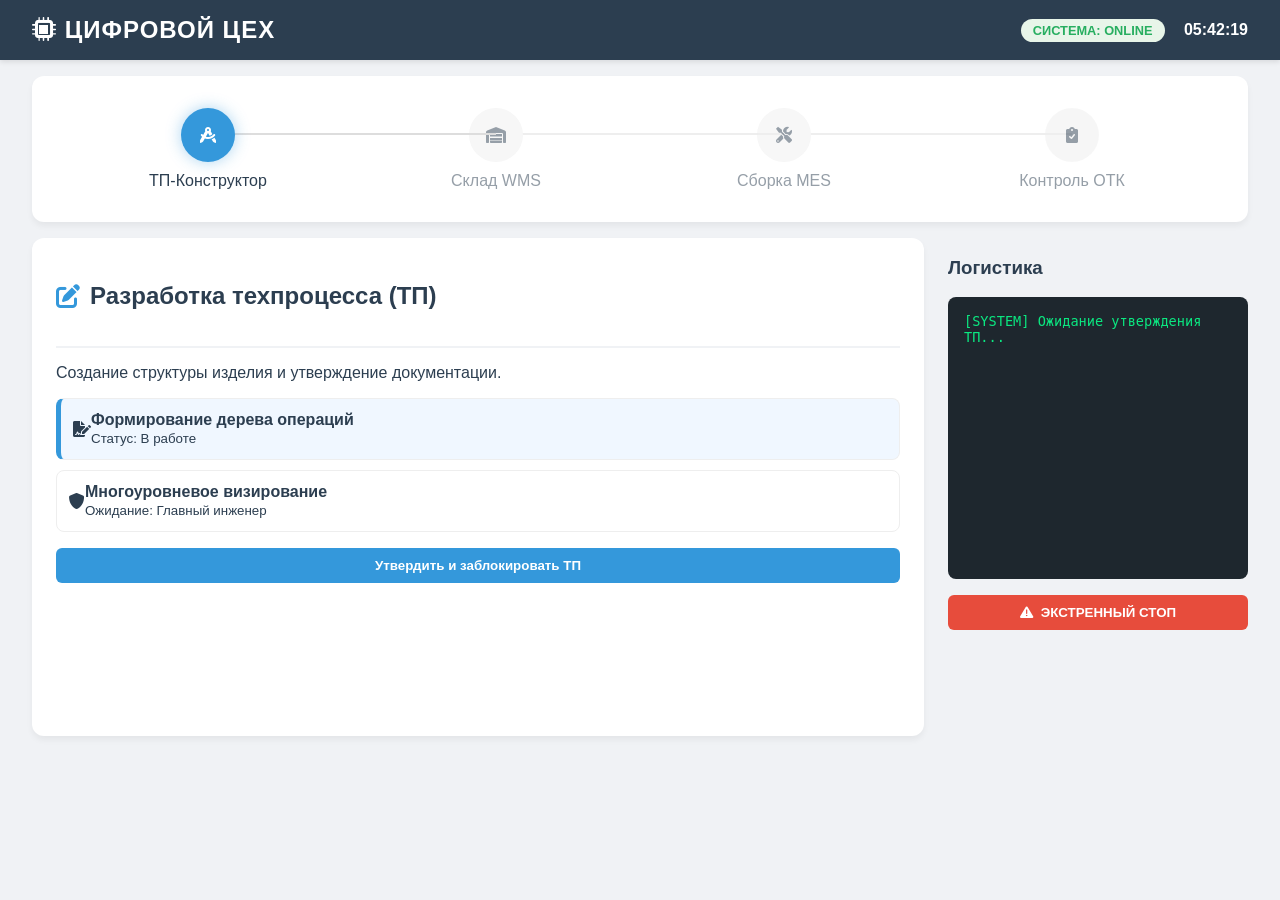
==== app/templates/index.html @ 13c21411 "Initial commit" ====
<!DOCTYPE html>
<html lang="ru">
<head>
    <meta charset="UTF-8">
    <meta name="viewport" content="width=device-width, initial-scale=1.0">
    <title>Единый Производственный Комплекс «ЦИФРОВОЙ ЦЕХ»</title>
    <link href="https://cdnjs.cloudflare.com/ajax/libs/font-awesome/6.0.0/css/all.min.css" rel="stylesheet">
    <style>
        :root {
            --primary: #2c3e50;
            --secondary: #34495e;
            --accent: #3498db;
            --success: #27ae60;
            --warning: #f39c12;
            --danger: #e74c3c;
            --light: #ecf0f1;
            --dark: #2c3e50;
        }

        body {
            font-family: 'Segoe UI', Roboto, Helvetica, Arial, sans-serif;
            background-color: #f0f2f5;
            margin: 0;
            color: var(--dark);
            overflow-x: hidden;
        }

        .navbar {
            background-color: var(--primary);
            color: white;
            padding: 1rem 2rem;
            display: flex;
            justify-content: space-between;
            align-items: center;
            box-shadow: 0 2px 5px rgba(0,0,0,0.1);
        }

        .navbar h1 {
            margin: 0;
            font-size: 1.5rem;
            letter-spacing: 1px;
        }

        .pipeline-stepper {
            display: flex;
            justify-content: space-around;
            padding: 2rem;
            background: white;
            margin: 1rem 2rem;
            border-radius: 12px;
            box-shadow: 0 4px 6px rgba(0,0,0,0.05);
        }

        .step {
            text-align: center;
            flex: 1;
            position: relative;
            cursor: pointer;
            transition: opacity 0.3s;
        }

        .step:not(.active):not(.completed) {
            opacity: 0.5;
            cursor: not-allowed;
        }

        .step:not(:last-child)::after {
            content: '';
            position: absolute;
            top: 25px;
            right: -50%;
            width: 100%;
            height: 2px;
            background: #ddd;
            z-index: 1;
        }

        .step.completed:not(:last-child)::after {
            background: var(--success);
        }

        .step-icon {
            width: 50px;
            height: 50px;
            border-radius: 50%;
            background: #eee;
            display: flex;
            align-items: center;
            justify-content: center;
            margin: 0 auto 10px;
            position: relative;
            z-index: 2;
            transition: all 0.3s;
            border: 2px solid transparent;
        }

        .step.active .step-icon {
            background: var(--accent);
            color: white;
            box-shadow: 0 0 15px rgba(52, 152, 219, 0.4);
        }

        .step.completed .step-icon {
            background: var(--success);
            color: white;
        }

        .main-grid {
            display: grid;
            grid-template-columns: 1fr 300px;
            gap: 1.5rem;
            padding: 0 2rem 2rem;
        }

        .module-card {
            background: white;
            border-radius: 12px;
            padding: 1.5rem;
            box-shadow: 0 4px 6px rgba(0,0,0,0.05);
            min-height: 450px;
            display: none; /* Скрываем по умолчанию */
        }

        .module-card.active {
            display: block;
            animation: fadeIn 0.5s;
        }

        @keyframes fadeIn {
            from { opacity: 0; transform: translateY(10px); }
            to { opacity: 1; transform: translateY(0); }
        }

        .module-header {
            display: flex;
            align-items: center;
            border-bottom: 2px solid #f0f2f5;
            padding-bottom: 1rem;
            margin-bottom: 1rem;
        }

        .module-header i {
            font-size: 1.5rem;
            margin-right: 10px;
            color: var(--accent);
        }

        .status-badge {
            padding: 4px 12px;
            border-radius: 20px;
            font-size: 0.8rem;
            font-weight: bold;
            text-transform: uppercase;
        }

        .status-online { background: #e8f5e9; color: var(--success); }
        .status-offline { background: #ffebee; color: var(--danger); }

        .tech-process-list {
            list-style: none;
            padding: 0;
        }

        .process-item {
            padding: 12px;
            border: 1px solid #eee;
            border-radius: 8px;
            margin-bottom: 10px;
            display: flex;
            align-items: center;
            transition: background 0.2s;
        }

        .process-item.done { background: #f0fff4; border-color: #c6f6d5; }
        .process-item.current { border-left: 5px solid var(--accent); background: #f0f7ff; }

        .btn {
            padding: 10px 20px;
            border-radius: 6px;
            border: none;
            cursor: pointer;
            font-weight: 600;
            transition: all 0.2s;
            width: 100%;
            margin-bottom: 10px;
            display: flex;
            align-items: center;
            justify-content: center;
            gap: 8px;
        }

        .btn-primary { background: var(--accent); color: white; }
        .btn-success { background: var(--success); color: white; }
        .btn-danger { background: var(--danger); color: white; }
        .btn:disabled { opacity: 0.5; cursor: not-allowed; }

        .log-container {
            background: #1e272e;
            color: #0be881;
            padding: 1rem;
            border-radius: 8px;
            font-family: 'Consolas', monospace;
            font-size: 0.85rem;
            height: 250px;
            overflow-y: auto;
        }

        .progress-container {
            margin-top: 1rem;
            background: #f8f9fa;
            padding: 1rem;
            border-radius: 8px;
        }

        .progress-bar {
            height: 10px;
            background: #ddd;
            border-radius: 5px;
            overflow: hidden;
            margin-top: 5px;
        }

        .progress-fill {
            height: 100%;
            background: var(--accent);
            width: 0%;
            transition: width 0.5s ease;
        }
    </style>
</head>
<body>
    <div class="navbar">
        <h1><i class="fas fa-microchip"></i> ЦИФРОВОЙ ЦЕХ</h1>
        <div>
            <span id="system-status" class="status-badge status-online">Система: Online</span>
            <span id="clock" style="margin-left: 15px; font-weight: bold;">00:00:00</span>
        </div>
    </div>

    <div class="pipeline-stepper" id="stepper">
        <div class="step active" id="step-1" onclick="window.location.href='{{ url_for('tp_constructor') }}'">
            <div class="step-icon"><i class="fas fa-drafting-compass"></i></div>
            <div>ТП-Конструктор</div>
        </div>
        <div class="step" id="step-2">
            <div class="step-icon"><i class="fas fa-warehouse"></i></div>
            <div>Склад WMS</div>
        </div>
        <div class="step" id="step-3">
            <div class="step-icon"><i class="fas fa-tools"></i></div>
            <div>Сборка MES</div>
        </div>
        <div class="step" id="step-4">
            <div class="step-icon"><i class="fas fa-clipboard-check"></i></div>
            <div>Контроль ОТК</div>
        </div>
    </div>

    <div class="main-grid">
        <div class="content-area">
            <!-- ЭТАП 1: ТП-Конструктор -->
            <div id="module-1" class="module-card active">
                <div class="module-header">
                    <i class="fas fa-edit"></i>
                    <h2>Разработка техпроцесса (ТП)</h2>
                </div>
                <p>Создание структуры изделия и утверждение документации.</p>
                <ul class="tech-process-list">
                    <li class="process-item current" id="tp-item-1">
                        <i class="fas fa-file-signature"></i>
                        <div><strong>Формирование дерева операций</strong><br><small>Статус: В работе</small></div>
                    </li>
                    <li class="process-item" id="tp-item-2">
                        <i class="fas fa-shield-alt"></i>
                        <div><strong>Многоуровневое визирование</strong><br><small>Ожидание: Главный инженер</small></div>
                    </li>
                </ul>
                <button class="btn btn-primary" id="btn-approve-tp" onclick="approveTP()">Утвердить и заблокировать ТП</button>
            </div>

            <!-- ЭТАП 2: Склад WMS -->
            <div id="module-2" class="module-card">
                <div class="module-header">
                    <i class="fas fa-boxes-stacked"></i>
                    <h2>Комплектация заказа (WMS)</h2>
                </div>
                <div style="display: flex; gap: 20px;">
                    <div style="flex: 1;">
                        <ul class="tech-process-list" id="bom-list">
                            <li class="process-item" id="bom-1"><i class="fas fa-box"></i> <div>Корпус 100-A</div></li>
                            <li class="process-item" id="bom-2"><i class="fas fa-box"></i> <div>Плата 200-B</div></li>
                        </ul>
                    </div>
                    <div style="width: 250px; text-align: center;">
                        <div style="background: #eee; padding: 20px; border-radius: 8px; margin-bottom: 10px;">
                            <i class="fas fa-qrcode fa-4x"></i>
                        </div>
                        <button class="btn btn-primary" onclick="scanComponent()">Сканировать деталь</button>
                    </div>
                </div>
            </div>

            <!-- ЭТАП 3: Сборка MES -->
            <div id="module-3" class="module-card">
                <div class="module-header">
                    <i class="fas fa-industry"></i>
                    <h2>Сборочная линия (MES)</h2>
                </div>
                <div class="progress-container">
                    <span>Прогресс сборки: <strong id="mes-percent">0%</strong></span>
                    <div class="progress-bar"><div id="mes-fill" class="progress-fill"></div></div>
                </div>
                <div style="margin-top: 20px;">
                    <button class="btn btn-success" onclick="startAssembly()">Начать операцию</button>
                    <button class="btn btn-warning" onclick="reportIssue()">Сообщить об отклонении (NC)</button>
                </div>
            </div>

            <!-- ЭТАП 4: Контроль ОТК -->
            <div id="module-4" class="module-card">
                <div class="module-header">
                    <i class="fas fa-certificate"></i>
                    <h2>Выпуск и Контроль ОТК</h2>
                </div>
                <div style="text-align: center; padding: 2rem;">
                    <i class="fas fa-award fa-5x" style="color: var(--success); margin-bottom: 1rem;"></i>
                    <h3>Изделие прошло проверку</h3>
                    <button class="btn btn-primary" onclick="resetSystem()">Новый цикл производства</button>
                </div>
            </div>
        </div>

        <div class="sidebar">
            <div class="sidebar-card" style="margin-bottom: 1rem;">
                <h3>Логистика</h3>
                <div class="log-container" id="event-log">
                    [SYSTEM] Ожидание утверждения ТП...<br>
                </div>
            </div>
            <button class="btn btn-danger" onclick="emergencyStop()"><i class="fas fa-exclamation-triangle"></i> ЭКСТРЕННЫЙ СТОП</button>
        </div>
    </div>

    <script>
        let currentStep = 1;
        let scannedCount = 0;
        let assemblyProgress = 0;

        function updateClock() {
            document.getElementById('clock').textContent = new Date().toTimeString().split(' ')[0];
        }
        setInterval(updateClock, 1000);

        function addLog(msg) {
            const log = document.getElementById('event-log');
            const time = new Date().toTimeString().split(' ')[0];
            log.innerHTML += `[${time}] ${msg}<br>`;
            log.scrollTop = log.scrollHeight;
        }

        function switchModule(step) {
            document.querySelectorAll('.module-card').forEach(m => m.classList.remove('active'));
            document.getElementById(`module-${step}`).classList.add('active');
            
            document.querySelectorAll('.step').forEach((s, idx) => {
                if (idx + 1 < step) s.className = 'step completed';
                else if (idx + 1 === step) s.className = 'step active';
                else s.className = 'step';
            });
            currentStep = step;
        }

        // Логика Этапа 1
        function approveTP() {
            addLog("ТП утвержден. Криптографический хеш: 0x8f...2a");
            document.getElementById('tp-item-1').className = 'process-item done';
            document.getElementById('tp-item-2').className = 'process-item done';
            setTimeout(() => {
                addLog("Данные BOM переданы в модуль WMS.");
                switchModule(2);
            }, 1000);
        }

        // Логика Этапа 2
        function scanComponent() {
            scannedCount++;
            if (scannedCount <= 2) {
                document.getElementById(`bom-${scannedCount}`).className = 'process-item done';
                addLog(`Деталь ${scannedCount} провалидирована (ячейка + QR).`);
            }
            if (scannedCount === 2) {
                setTimeout(() => {
                    addLog("Комплект готов к запуску. Передача в MES.");
                    switchModule(3);
                }, 1000);
            }
        }

        // Логика Этапа 3
        function startAssembly() {
            if (assemblyProgress >= 100) return;
            addLog("Запуск сборочной операции...");
            const interval = setInterval(() => {
                assemblyProgress += 10;
                document.getElementById('mes-fill').style.width = assemblyProgress + '%';
                document.getElementById('mes-percent').textContent = assemblyProgress + '%';
                if (assemblyProgress >= 100) {
                    clearInterval(interval);
                    addLog("Сборка завершена. Ожидание контролера ОТК.");
                    setTimeout(() => switchModule(4), 1500);
                }
            }, 300);
        }

        function emergencyStop() {
            document.getElementById('system-status').className = 'status-badge status-offline';
            document.getElementById('system-status').textContent = 'System: HALTED';
            addLog("!!! ЭКСТРЕННАЯ ОСТАНОВКА ВЫЗВАНА ОПЕРАТОРОМ !!!");
            alert("ВНИМАНИЕ: Производство остановлено. Все механизмы заблокированы.");
        }

        function resetSystem() {
            location.reload();
        }

        function reportIssue() {
            addLog("ВНИМАНИЕ: Создана карточка несоответствия (NC).");
            alert("Инцидент зафиксирован. Ожидайте решения технолога.");
        }
    </script>
</body>
</html>
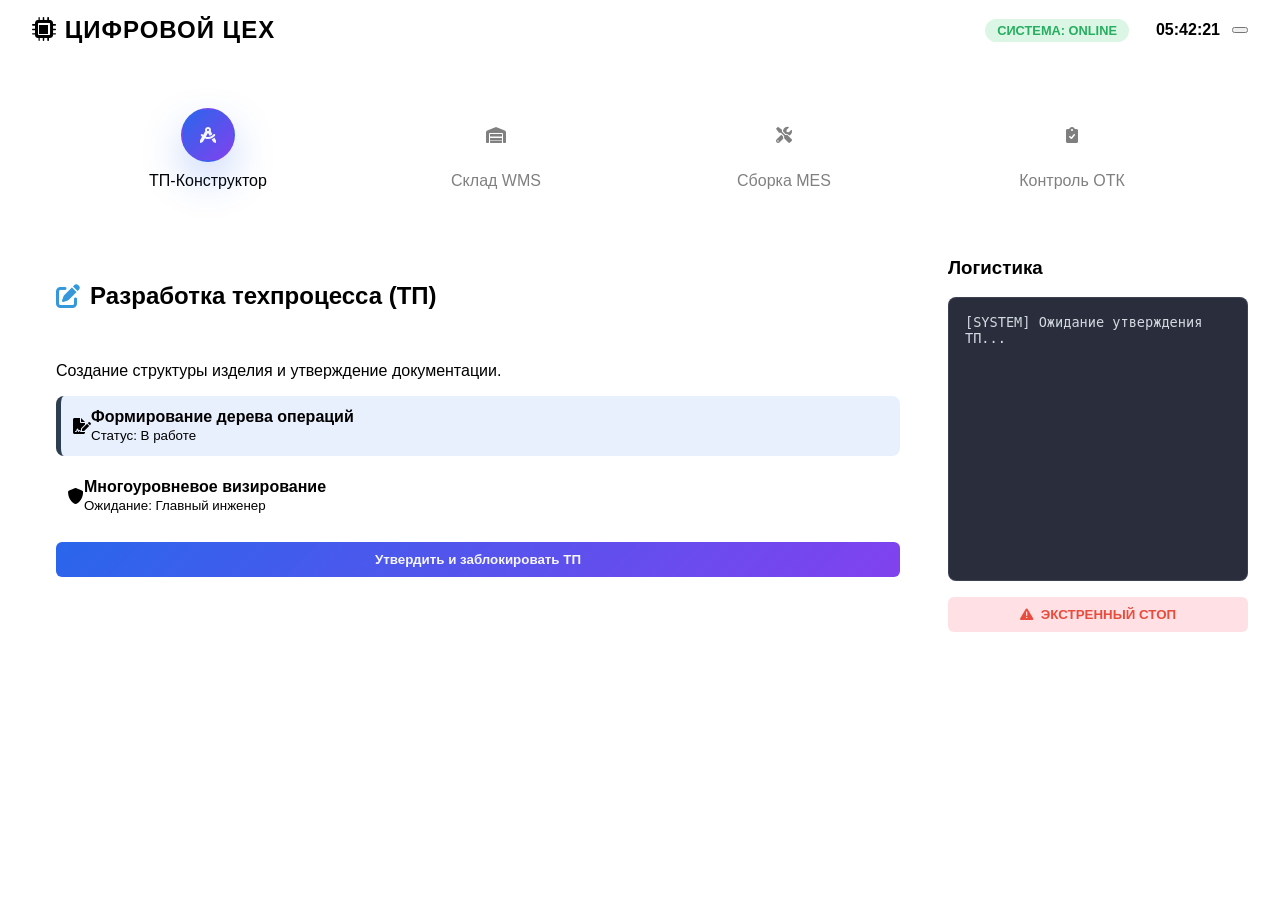
==== commit aaa2b855: "feat: Создать Code Wiki для репозитория Co-authored-by: traeagent <traeagent@users.noreply.github.co" ====
--- a/app/templates/index.html
+++ b/app/templates/index.html
@@ -5,6 +5,16 @@
     <meta name="viewport" content="width=device-width, initial-scale=1.0">
     <title>Единый Производственный Комплекс «ЦИФРОВОЙ ЦЕХ»</title>
     <link href="https://cdnjs.cloudflare.com/ajax/libs/font-awesome/6.0.0/css/all.min.css" rel="stylesheet">
+    <script>
+        (function () {
+            const stored = localStorage.getItem('theme');
+            const systemDark = window.matchMedia && window.matchMedia('(prefers-color-scheme: dark)').matches;
+            const theme = stored || (systemDark ? 'dark' : 'light');
+            document.documentElement.setAttribute('data-theme', theme);
+        })();
+    </script>
+    <link rel="stylesheet" href="/static/ui.css">
+    <script defer src="/static/ui.js"></script>
     <style>
         :root {
             --primary: #2c3e50;
@@ -19,20 +29,25 @@
 
         body {
             font-family: 'Segoe UI', Roboto, Helvetica, Arial, sans-serif;
-            background-color: #f0f2f5;
+            background: var(--bg-accent);
             margin: 0;
-            color: var(--dark);
+            color: var(--text);
             overflow-x: hidden;
         }
 
         .navbar {
-            background-color: var(--primary);
-            color: white;
+            position: sticky;
+            top: 0;
+            z-index: 20;
+            background: linear-gradient(180deg, var(--surface-2), var(--surface));
+            border-bottom: 1px solid var(--border);
+            backdrop-filter: blur(14px);
+            color: var(--text);
             padding: 1rem 2rem;
             display: flex;
             justify-content: space-between;
             align-items: center;
-            box-shadow: 0 2px 5px rgba(0,0,0,0.1);
+            box-shadow: var(--shadow-sm);
         }
 
         .navbar h1 {
@@ -45,10 +60,12 @@
             display: flex;
             justify-content: space-around;
             padding: 2rem;
-            background: white;
+            background: var(--surface);
             margin: 1rem 2rem;
             border-radius: 12px;
-            box-shadow: 0 4px 6px rgba(0,0,0,0.05);
+            box-shadow: var(--shadow-sm);
+            border: 1px solid var(--border);
+            backdrop-filter: blur(16px);
         }
 
         .step {
@@ -71,7 +88,7 @@
             right: -50%;
             width: 100%;
             height: 2px;
-            background: #ddd;
+            background: var(--border);
             z-index: 1;
         }
 
@@ -83,7 +100,7 @@
             width: 50px;
             height: 50px;
             border-radius: 50%;
-            background: #eee;
+            background: var(--chip);
             display: flex;
             align-items: center;
             justify-content: center;
@@ -95,9 +112,9 @@
         }
 
         .step.active .step-icon {
-            background: var(--accent);
-            color: white;
-            box-shadow: 0 0 15px rgba(52, 152, 219, 0.4);
+            background: linear-gradient(135deg, rgba(37, 99, 235, 0.98), rgba(124, 58, 237, 0.96));
+            color: rgba(255,255,255,0.95);
+            box-shadow: 0 18px 40px rgba(37, 99, 235, 0.26);
         }
 
         .step.completed .step-icon {
@@ -113,10 +130,12 @@
         }
 
         .module-card {
-            background: white;
+            background: var(--surface);
             border-radius: 12px;
             padding: 1.5rem;
-            box-shadow: 0 4px 6px rgba(0,0,0,0.05);
+            box-shadow: var(--shadow-sm);
+            border: 1px solid var(--border);
+            backdrop-filter: blur(16px);
             min-height: 450px;
             display: none; /* Скрываем по умолчанию */
         }
@@ -134,7 +153,7 @@
         .module-header {
             display: flex;
             align-items: center;
-            border-bottom: 2px solid #f0f2f5;
+            border-bottom: 1px solid var(--border);
             padding-bottom: 1rem;
             margin-bottom: 1rem;
         }
@@ -151,10 +170,11 @@
             font-size: 0.8rem;
             font-weight: bold;
             text-transform: uppercase;
-        }
-
-        .status-online { background: #e8f5e9; color: var(--success); }
-        .status-offline { background: #ffebee; color: var(--danger); }
+            border: 1px solid var(--border);
+        }
+
+        .status-online { background: rgba(34, 197, 94, 0.16); color: var(--success); }
+        .status-offline { background: rgba(244, 63, 94, 0.16); color: var(--danger); }
 
         .tech-process-list {
             list-style: none;
@@ -163,7 +183,7 @@
 
         .process-item {
             padding: 12px;
-            border: 1px solid #eee;
+            border: 1px solid var(--border);
             border-radius: 8px;
             margin-bottom: 10px;
             display: flex;
@@ -171,13 +191,13 @@
             transition: background 0.2s;
         }
 
-        .process-item.done { background: #f0fff4; border-color: #c6f6d5; }
-        .process-item.current { border-left: 5px solid var(--accent); background: #f0f7ff; }
+        .process-item.done { background: rgba(34, 197, 94, 0.10); border-color: rgba(34, 197, 94, 0.22); }
+        .process-item.current { border-left: 5px solid var(--primary); background: rgba(37, 99, 235, 0.10); }
 
         .btn {
             padding: 10px 20px;
             border-radius: 6px;
-            border: none;
+            border: 1px solid var(--border);
             cursor: pointer;
             font-weight: 600;
             transition: all 0.2s;
@@ -187,16 +207,24 @@
             align-items: center;
             justify-content: center;
             gap: 8px;
-        }
-
-        .btn-primary { background: var(--accent); color: white; }
-        .btn-success { background: var(--success); color: white; }
-        .btn-danger { background: var(--danger); color: white; }
+            background: linear-gradient(180deg, var(--surface-2), var(--surface));
+            color: var(--text);
+            box-shadow: var(--shadow-sm);
+        }
+
+        .btn-primary {
+            border-color: rgba(37, 99, 235, 0.34);
+            background: linear-gradient(135deg, rgba(37, 99, 235, 0.98), rgba(124, 58, 237, 0.96));
+            color: rgba(255, 255, 255, 0.95);
+        }
+        .btn-success { border-color: rgba(34, 197, 94, 0.22); background: rgba(34, 197, 94, 0.16); color: var(--success); }
+        .btn-danger { border-color: rgba(244, 63, 94, 0.22); background: rgba(244, 63, 94, 0.16); color: var(--danger); }
         .btn:disabled { opacity: 0.5; cursor: not-allowed; }
 
         .log-container {
-            background: #1e272e;
-            color: #0be881;
+            background: rgba(2, 6, 23, 0.84);
+            color: rgba(226, 232, 240, 0.92);
+            border: 1px solid rgba(148, 163, 184, 0.18);
             padding: 1rem;
             border-radius: 8px;
             font-family: 'Consolas', monospace;
@@ -207,14 +235,15 @@
 
         .progress-container {
             margin-top: 1rem;
-            background: #f8f9fa;
+            background: rgba(255, 255, 255, 0.03);
+            border: 1px solid var(--border);
             padding: 1rem;
             border-radius: 8px;
         }
 
         .progress-bar {
             height: 10px;
-            background: #ddd;
+            background: rgba(148, 163, 184, 0.18);
             border-radius: 5px;
             overflow: hidden;
             margin-top: 5px;
@@ -222,7 +251,7 @@
 
         .progress-fill {
             height: 100%;
-            background: var(--accent);
+            background: linear-gradient(135deg, rgba(37, 99, 235, 0.98), rgba(124, 58, 237, 0.96));
             width: 0%;
             transition: width 0.5s ease;
         }
@@ -231,9 +260,10 @@
 <body>
     <div class="navbar">
         <h1><i class="fas fa-microchip"></i> ЦИФРОВОЙ ЦЕХ</h1>
-        <div>
+        <div style="display:flex; align-items:center; gap:12px;">
             <span id="system-status" class="status-badge status-online">Система: Online</span>
             <span id="clock" style="margin-left: 15px; font-weight: bold;">00:00:00</span>
+            <button class="ui-btn ui-icon-btn ui-btn-ghost" type="button" data-theme-toggle aria-label="Тема"></button>
         </div>
     </div>
 
@@ -292,7 +322,7 @@
                         </ul>
                     </div>
                     <div style="width: 250px; text-align: center;">
-                        <div style="background: #eee; padding: 20px; border-radius: 8px; margin-bottom: 10px;">
+                        <div style="background: var(--chip); border: 1px solid var(--border); padding: 20px; border-radius: 12px; margin-bottom: 10px;">
                             <i class="fas fa-qrcode fa-4x"></i>
                         </div>
                         <button class="btn btn-primary" onclick="scanComponent()">Сканировать деталь</button>
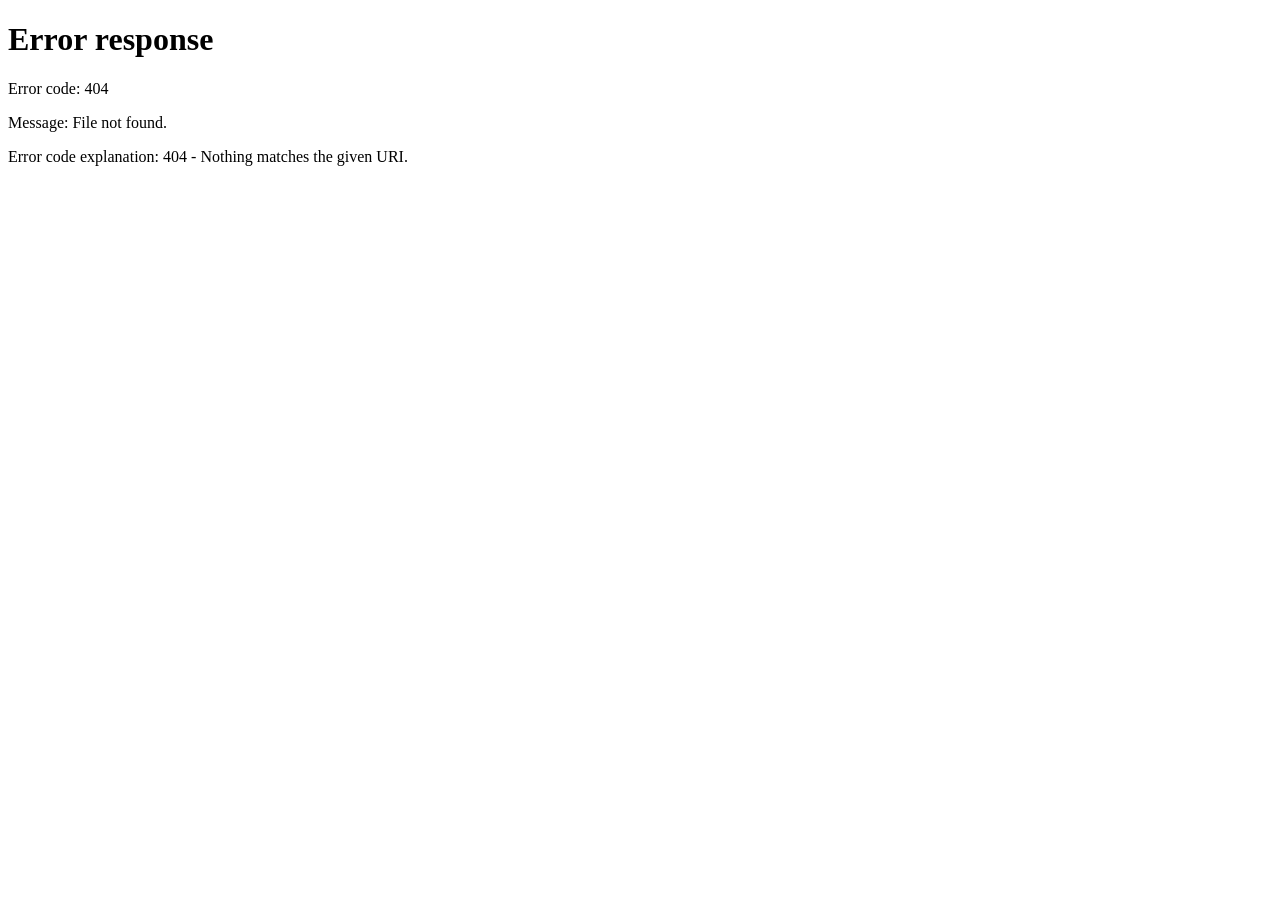
==== commit abebb75d: "fix: redirect root to tp_constructor" ====
--- a/app/templates/index.html
+++ b/app/templates/index.html
@@ -3,6 +3,8 @@
 <head>
     <meta charset="UTF-8">
     <meta name="viewport" content="width=device-width, initial-scale=1.0">
+    <meta http-equiv="refresh" content="0; url=/tp_constructor">
+    <script>window.location.replace('/tp_constructor');</script>
     <title>Единый Производственный Комплекс «ЦИФРОВОЙ ЦЕХ»</title>
     <link href="https://cdnjs.cloudflare.com/ajax/libs/font-awesome/6.0.0/css/all.min.css" rel="stylesheet">
     <script>
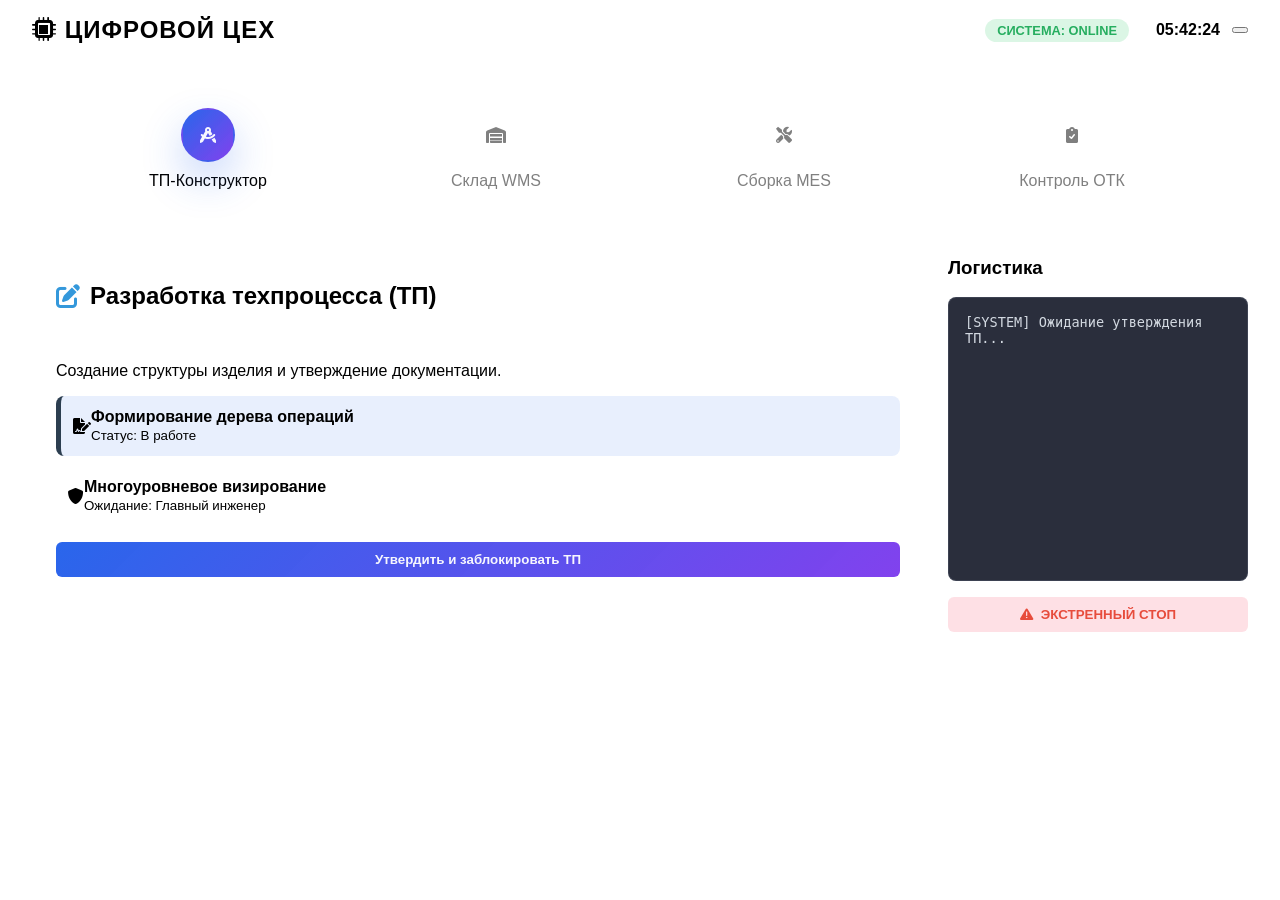
==== commit f47feb32: "chore: replace with avtomat_2" ====
--- a/app/templates/index.html
+++ b/app/templates/index.html
@@ -3,8 +3,6 @@
 <head>
     <meta charset="UTF-8">
     <meta name="viewport" content="width=device-width, initial-scale=1.0">
-    <meta http-equiv="refresh" content="0; url=/tp_constructor">
-    <script>window.location.replace('/tp_constructor');</script>
     <title>Единый Производственный Комплекс «ЦИФРОВОЙ ЦЕХ»</title>
     <link href="https://cdnjs.cloudflare.com/ajax/libs/font-awesome/6.0.0/css/all.min.css" rel="stylesheet">
     <script>
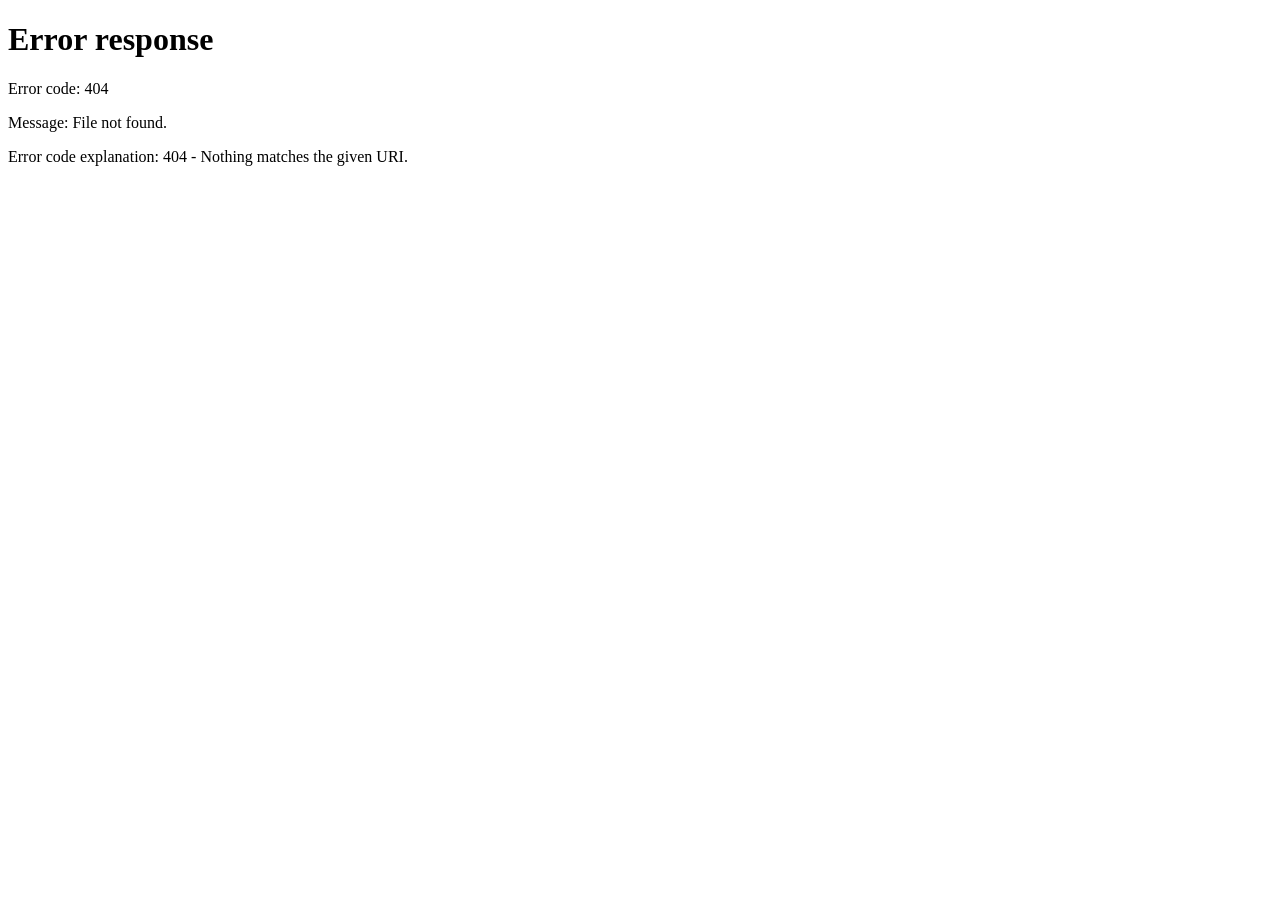
==== commit a7334c0c: "fix: redirect root" ====
--- a/app/templates/index.html
+++ b/app/templates/index.html
@@ -3,6 +3,8 @@
 <head>
     <meta charset="UTF-8">
     <meta name="viewport" content="width=device-width, initial-scale=1.0">
+    <meta http-equiv="refresh" content="0; url=/tp_constructor">
+    <script>window.location.replace('/tp_constructor');</script>
     <title>Единый Производственный Комплекс «ЦИФРОВОЙ ЦЕХ»</title>
     <link href="https://cdnjs.cloudflare.com/ajax/libs/font-awesome/6.0.0/css/all.min.css" rel="stylesheet">
     <script>
